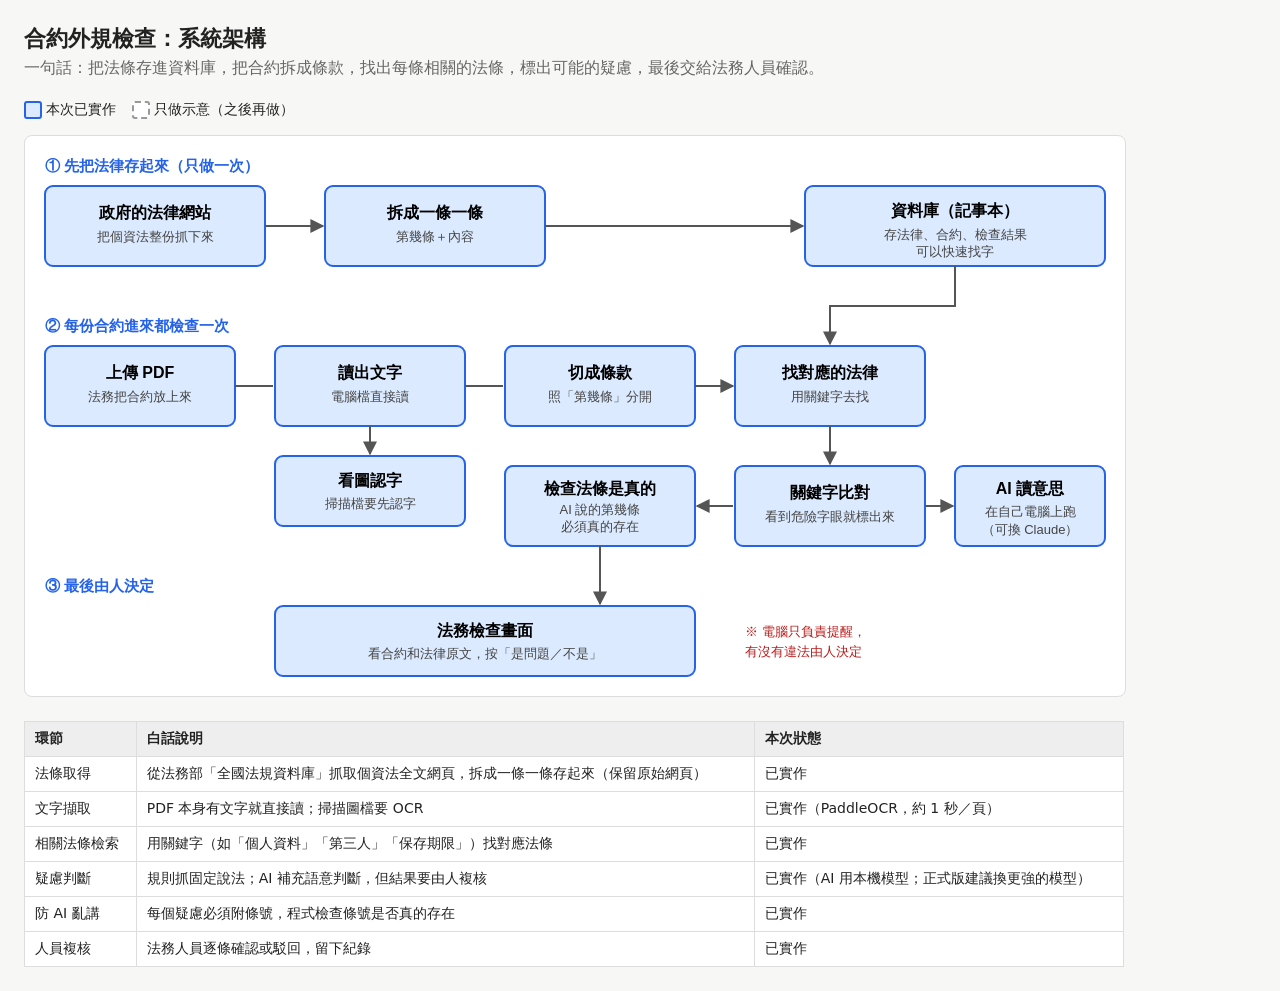
==== docs/architecture.html @ 4579162a "合約外規檢查 prototype：個資法法條庫、OCR、規則＋本機 AI 檢查、四種審閱畫面、測試與簡報 Co-Authored-By: Claude Opus 5.5 <noreply@anthro" ====
<!doctype html>
<html lang="zh-Hant"><head><meta charset="utf-8"><meta name="viewport" content="width=device-width,initial-scale=1">
<title>合約外規檢查架構</title>
<style>
body{font-family:"Microsoft JhengHei",system-ui,sans-serif;background:#f7f7f5;color:#222;margin:0;padding:24px}
h1{font-size:22px;margin:0 0 4px}.sub{color:#666;margin:0 0 20px}
.legend span{display:inline-block;margin-right:16px;font-size:14px}
.box{display:inline-block;width:14px;height:14px;vertical-align:middle;margin-right:4px;border-radius:3px}
svg{width:100%;max-width:1100px;height:auto;background:#fff;border:1px solid #ddd;border-radius:8px}
table{border-collapse:collapse;margin-top:20px;max-width:1100px;width:100%;background:#fff}
td,th{border:1px solid #ddd;padding:8px 10px;font-size:14px;text-align:left;vertical-align:top}
th{background:#eee}
</style></head><body>
<h1>合約外規檢查：系統架構</h1>
<p class="sub">一句話：把法條存進資料庫，把合約拆成條款，找出每條相關的法條，標出可能的疑慮，最後交給法務人員確認。</p>
<p class="legend"><span><i class="box" style="background:#dbeafe;border:2px solid #2563eb"></i>本次已實作</span><span><i class="box" style="background:#fff;border:2px dashed #999"></i>只做示意（之後再做）</span></p>
<svg viewBox="0 0 1100 560" xmlns="http://www.w3.org/2000/svg" font-family="Microsoft JhengHei,sans-serif">
<defs><marker id="a" viewBox="0 0 10 10" refX="9" refY="5" markerWidth="7" markerHeight="7" orient="auto"><path d="M0,0L10,5L0,10z" fill="#555"/></marker></defs>
<style>.r{fill:#dbeafe;stroke:#2563eb;stroke-width:2}.p{fill:#fff;stroke:#999;stroke-width:2;stroke-dasharray:6 4}.t{font-size:16px;font-weight:bold;text-anchor:middle}.s{font-size:13px;fill:#444;text-anchor:middle}.l{stroke:#555;stroke-width:2;fill:none;marker-end:url(#a)}.lane{font-size:15px;font-weight:bold;fill:#2563eb}</style>
<text x="20" y="35" class="lane">① 先把法律存起來（只做一次）</text>
<rect x="20" y="50" width="220" height="80" rx="8" class="r"/><text x="130" y="82" class="t">政府的法律網站</text><text x="130" y="105" class="s">把個資法整份抓下來</text>
<rect x="300" y="50" width="220" height="80" rx="8" class="r"/><text x="410" y="82" class="t">拆成一條一條</text><text x="410" y="105" class="s">第幾條＋內容</text>
<path d="M240 90H298" class="l"/>
<rect x="780" y="50" width="300" height="80" rx="8" class="r"/><text x="930" y="80" class="t">資料庫（記事本）</text><text x="930" y="103" class="s">存法律、合約、檢查結果</text><text x="930" y="120" class="s">可以快速找字</text>
<path d="M520 90H778" class="l"/>
<text x="20" y="195" class="lane">② 每份合約進來都檢查一次</text>
<rect x="20" y="210" width="190" height="80" rx="8" class="r"/><text x="115" y="242" class="t">上傳 PDF</text><text x="115" y="265" class="s">法務把合約放上來</text>
<rect x="250" y="210" width="190" height="80" rx="8" class="r"/><text x="345" y="242" class="t">讀出文字</text><text x="345" y="265" class="s">電腦檔直接讀</text>
<rect x="250" y="320" width="190" height="70" rx="8" class="r"/><text x="345" y="350" class="t">看圖認字</text><text x="345" y="372" class="s">掃描檔要先認字</text>
<path d="M345 290V318" class="l"/>
<rect x="480" y="210" width="190" height="80" rx="8" class="r"/><text x="575" y="242" class="t">切成條款</text><text x="575" y="265" class="s">照「第幾條」分開</text>
<rect x="710" y="210" width="190" height="80" rx="8" class="r"/><text x="805" y="242" class="t">找對應的法律</text><text x="805" y="265" class="s">用關鍵字去找</text>
<path d="M210 250H248M440 250H478M670 250H708" class="l"/>
<path d="M930 130V170H805V208" class="l"/>
<rect x="710" y="330" width="190" height="80" rx="8" class="r"/><text x="805" y="362" class="t">關鍵字比對</text><text x="805" y="385" class="s">看到危險字眼就標出來</text>
<rect x="930" y="330" width="150" height="80" rx="8" class="r"/><text x="1005" y="358" class="t">AI 讀意思</text><text x="1005" y="380" class="s">在自己電腦上跑</text><text x="1005" y="398" class="s">（可換 Claude）</text>
<path d="M805 290V328" class="l"/><path d="M900 370H928" class="l"/>
<rect x="480" y="330" width="190" height="80" rx="8" class="r"/><text x="575" y="358" class="t">檢查法條是真的</text><text x="575" y="378" class="s">AI 說的第幾條</text><text x="575" y="395" class="s">必須真的存在</text>
<path d="M708 370H672" class="l"/>
<text x="20" y="455" class="lane">③ 最後由人決定</text>
<rect x="250" y="470" width="420" height="70" rx="8" class="r"/><text x="460" y="500" class="t">法務檢查畫面</text><text x="460" y="522" class="s">看合約和法律原文，按「是問題／不是」</text>
<path d="M575 410V468" class="l"/>
<text x="720" y="500" font-size="13" fill="#b91c1c">※ 電腦只負責提醒，</text><text x="720" y="520" font-size="13" fill="#b91c1c">有沒有違法由人決定</text>
</svg>
<table>
<tr><th>環節</th><th>白話說明</th><th>本次狀態</th></tr>
<tr><td>法條取得</td><td>從法務部「全國法規資料庫」抓取個資法全文網頁，拆成一條一條存起來（保留原始網頁）</td><td>已實作</td></tr>
<tr><td>文字擷取</td><td>PDF 本身有文字就直接讀；掃描圖檔要 OCR</td><td>已實作（PaddleOCR，約 1 秒／頁）</td></tr>
<tr><td>相關法條檢索</td><td>用關鍵字（如「個人資料」「第三人」「保存期限」）找對應法條</td><td>已實作</td></tr>
<tr><td>疑慮判斷</td><td>規則抓固定說法；AI 補充語意判斷，但結果要由人複核</td><td>已實作（AI 用本機模型；正式版建議換更強的模型）</td></tr>
<tr><td>防 AI 亂講</td><td>每個疑慮必須附條號，程式檢查條號是否真的存在</td><td>已實作</td></tr>
<tr><td>人員複核</td><td>法務人員逐條確認或駁回，留下紀錄</td><td>已實作</td></tr>
</table>
</body></html>
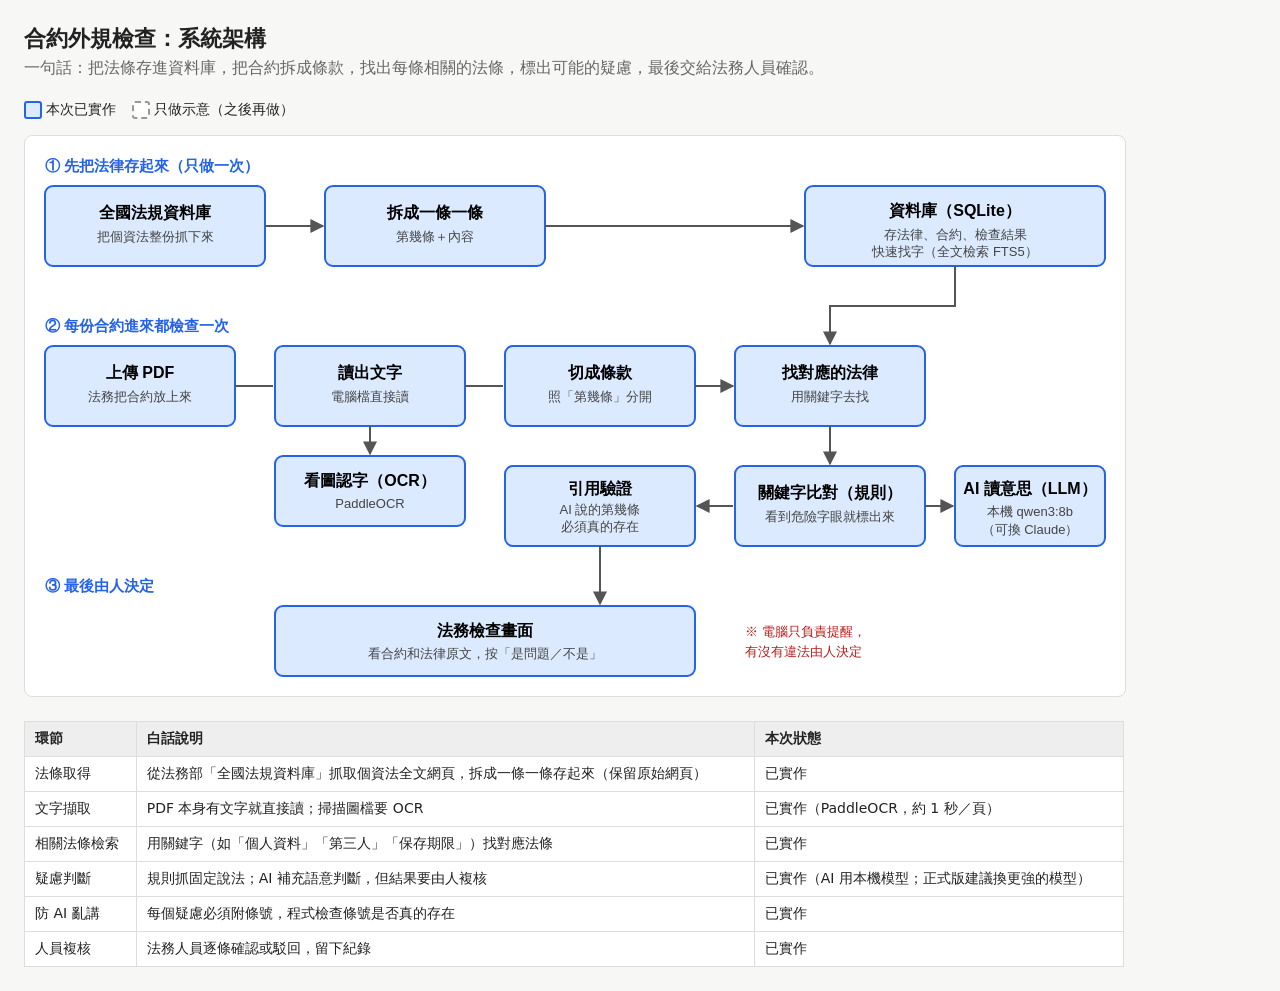
==== commit a88f4066: "簡報：白話文＋專有名詞放括號，修正換行 Co-Authored-By: Claude Opus 5.5 <noreply@anthropic.com>" ====
--- a/docs/architecture.html
+++ b/docs/architecture.html
@@ -18,24 +18,24 @@
 <defs><marker id="a" viewBox="0 0 10 10" refX="9" refY="5" markerWidth="7" markerHeight="7" orient="auto"><path d="M0,0L10,5L0,10z" fill="#555"/></marker></defs>
 <style>.r{fill:#dbeafe;stroke:#2563eb;stroke-width:2}.p{fill:#fff;stroke:#999;stroke-width:2;stroke-dasharray:6 4}.t{font-size:16px;font-weight:bold;text-anchor:middle}.s{font-size:13px;fill:#444;text-anchor:middle}.l{stroke:#555;stroke-width:2;fill:none;marker-end:url(#a)}.lane{font-size:15px;font-weight:bold;fill:#2563eb}</style>
 <text x="20" y="35" class="lane">① 先把法律存起來（只做一次）</text>
-<rect x="20" y="50" width="220" height="80" rx="8" class="r"/><text x="130" y="82" class="t">政府的法律網站</text><text x="130" y="105" class="s">把個資法整份抓下來</text>
+<rect x="20" y="50" width="220" height="80" rx="8" class="r"/><text x="130" y="82" class="t">全國法規資料庫</text><text x="130" y="105" class="s">把個資法整份抓下來</text>
 <rect x="300" y="50" width="220" height="80" rx="8" class="r"/><text x="410" y="82" class="t">拆成一條一條</text><text x="410" y="105" class="s">第幾條＋內容</text>
 <path d="M240 90H298" class="l"/>
-<rect x="780" y="50" width="300" height="80" rx="8" class="r"/><text x="930" y="80" class="t">資料庫（記事本）</text><text x="930" y="103" class="s">存法律、合約、檢查結果</text><text x="930" y="120" class="s">可以快速找字</text>
+<rect x="780" y="50" width="300" height="80" rx="8" class="r"/><text x="930" y="80" class="t">資料庫（SQLite）</text><text x="930" y="103" class="s">存法律、合約、檢查結果</text><text x="930" y="120" class="s">快速找字（全文檢索 FTS5）</text>
 <path d="M520 90H778" class="l"/>
 <text x="20" y="195" class="lane">② 每份合約進來都檢查一次</text>
 <rect x="20" y="210" width="190" height="80" rx="8" class="r"/><text x="115" y="242" class="t">上傳 PDF</text><text x="115" y="265" class="s">法務把合約放上來</text>
 <rect x="250" y="210" width="190" height="80" rx="8" class="r"/><text x="345" y="242" class="t">讀出文字</text><text x="345" y="265" class="s">電腦檔直接讀</text>
-<rect x="250" y="320" width="190" height="70" rx="8" class="r"/><text x="345" y="350" class="t">看圖認字</text><text x="345" y="372" class="s">掃描檔要先認字</text>
+<rect x="250" y="320" width="190" height="70" rx="8" class="r"/><text x="345" y="350" class="t">看圖認字（OCR）</text><text x="345" y="372" class="s">PaddleOCR</text>
 <path d="M345 290V318" class="l"/>
 <rect x="480" y="210" width="190" height="80" rx="8" class="r"/><text x="575" y="242" class="t">切成條款</text><text x="575" y="265" class="s">照「第幾條」分開</text>
 <rect x="710" y="210" width="190" height="80" rx="8" class="r"/><text x="805" y="242" class="t">找對應的法律</text><text x="805" y="265" class="s">用關鍵字去找</text>
 <path d="M210 250H248M440 250H478M670 250H708" class="l"/>
 <path d="M930 130V170H805V208" class="l"/>
-<rect x="710" y="330" width="190" height="80" rx="8" class="r"/><text x="805" y="362" class="t">關鍵字比對</text><text x="805" y="385" class="s">看到危險字眼就標出來</text>
-<rect x="930" y="330" width="150" height="80" rx="8" class="r"/><text x="1005" y="358" class="t">AI 讀意思</text><text x="1005" y="380" class="s">在自己電腦上跑</text><text x="1005" y="398" class="s">（可換 Claude）</text>
+<rect x="710" y="330" width="190" height="80" rx="8" class="r"/><text x="805" y="362" class="t">關鍵字比對（規則）</text><text x="805" y="385" class="s">看到危險字眼就標出來</text>
+<rect x="930" y="330" width="150" height="80" rx="8" class="r"/><text x="1005" y="358" class="t">AI 讀意思（LLM）</text><text x="1005" y="380" class="s">本機 qwen3:8b</text><text x="1005" y="398" class="s">（可換 Claude）</text>
 <path d="M805 290V328" class="l"/><path d="M900 370H928" class="l"/>
-<rect x="480" y="330" width="190" height="80" rx="8" class="r"/><text x="575" y="358" class="t">檢查法條是真的</text><text x="575" y="378" class="s">AI 說的第幾條</text><text x="575" y="395" class="s">必須真的存在</text>
+<rect x="480" y="330" width="190" height="80" rx="8" class="r"/><text x="575" y="358" class="t">引用驗證</text><text x="575" y="378" class="s">AI 說的第幾條</text><text x="575" y="395" class="s">必須真的存在</text>
 <path d="M708 370H672" class="l"/>
 <text x="20" y="455" class="lane">③ 最後由人決定</text>
 <rect x="250" y="470" width="420" height="70" rx="8" class="r"/><text x="460" y="500" class="t">法務檢查畫面</text><text x="460" y="522" class="s">看合約和法律原文，按「是問題／不是」</text>
